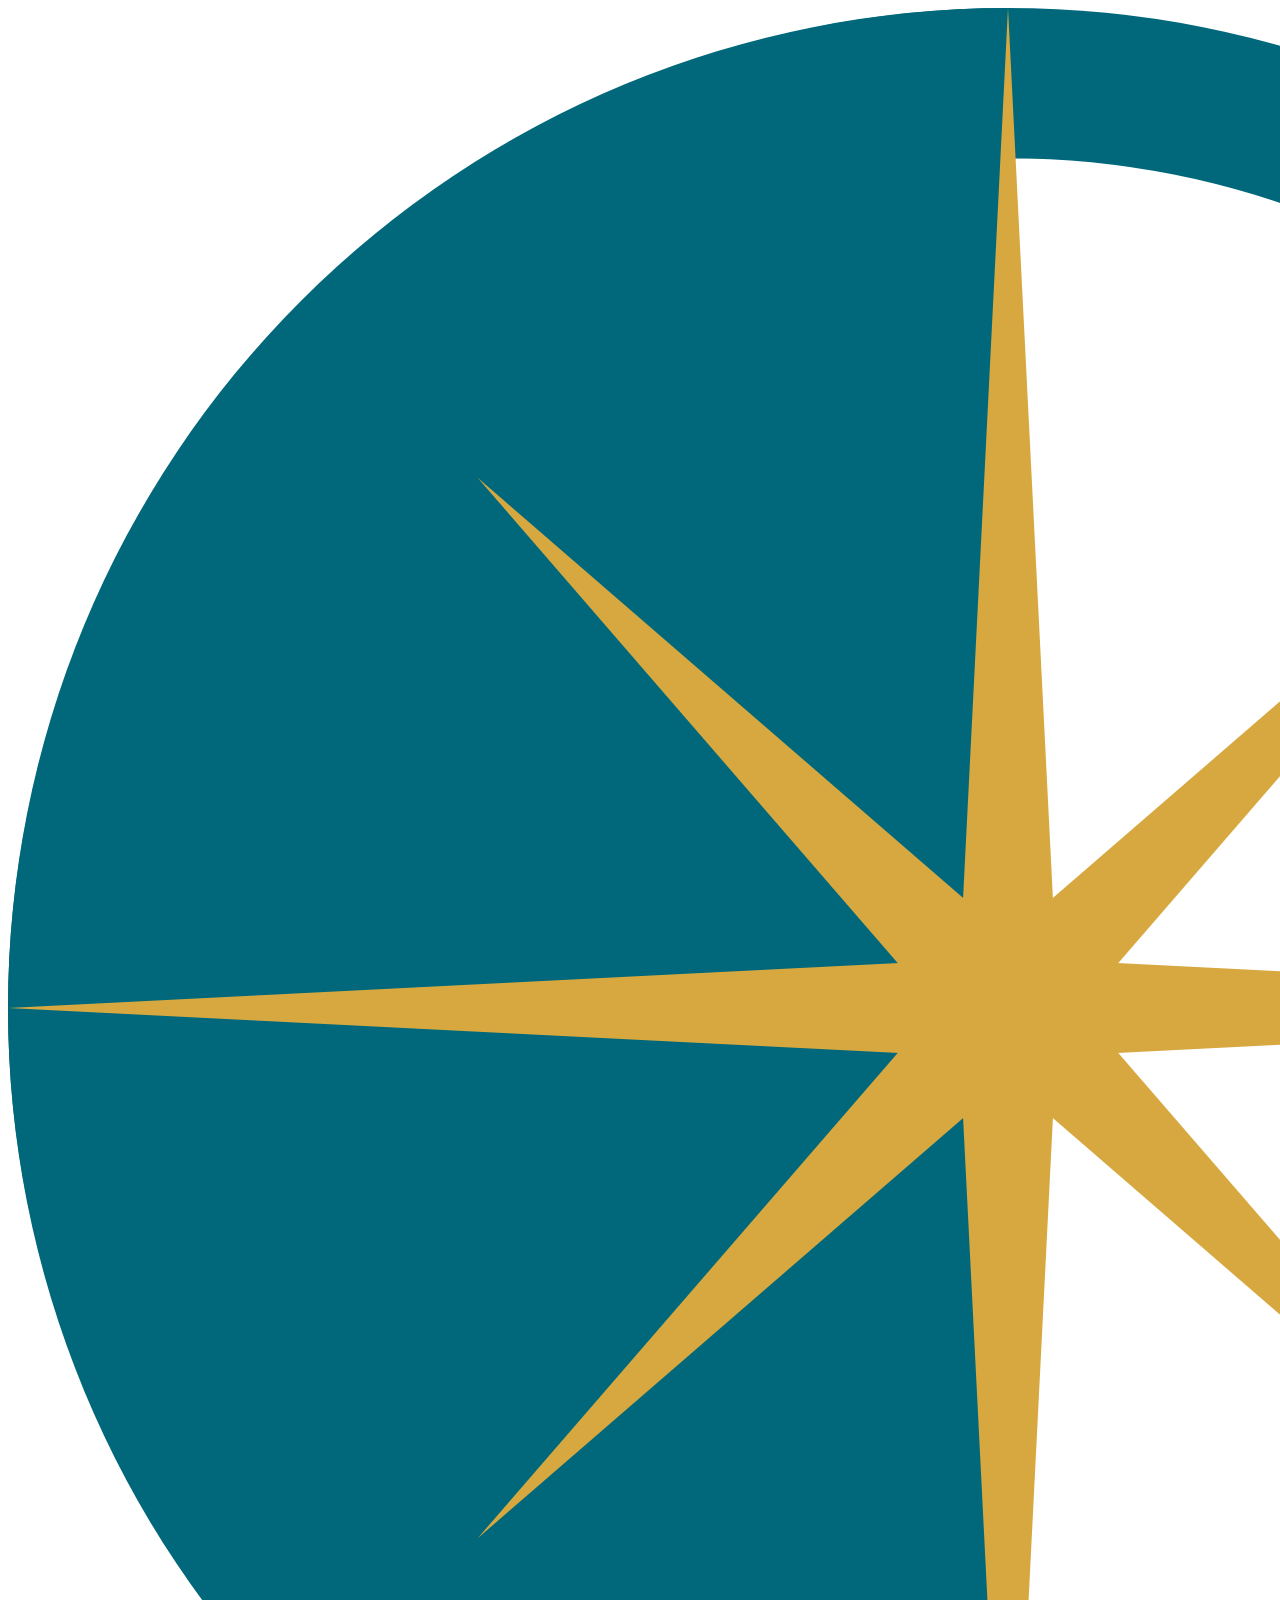
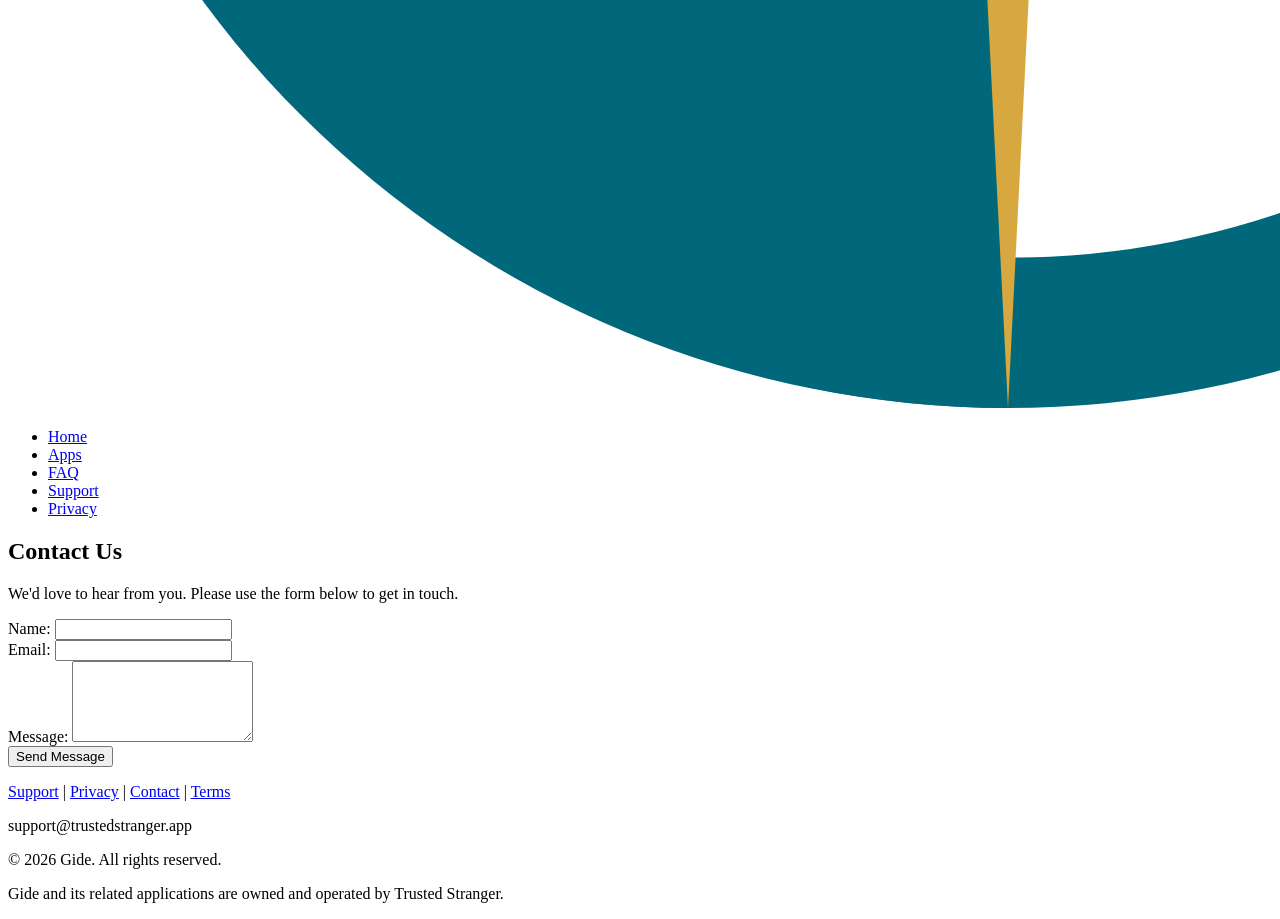
==== contact.html @ 337b10b9 "Update title and icons in contact.html" ====
<!DOCTYPE html>
<html lang="en">
<head>
    <meta charset="UTF-8">
    <meta name="viewport" content="width=device-width, initial-scale=1.0">
    <title>Gide - Calm</title>
    <link rel="preconnect" href="https://fonts.googleapis.com">
    <link rel="preconnect" href="https://fonts.gstatic.com" crossorigin>
    <link href="https://fonts.googleapis.com/css2?family=Inter:wght@400;500;600;700;800&display=swap" rel="stylesheet">
    <link rel="stylesheet" href="styles.css">
    <link rel="icon" type="image/png" href="G-calm.png">
</head>
<body>
    <header>
        <div class="logo-card">
            <img src="G-calm.png" alt="Gide - Calm">
          </div>
    
        <nav>
             <ul>
            <li><a href="index.html">Home</a></li>
            <li><a href="index.html#apps">Apps</a></li>
            <li><a href="index.html#faq">FAQ</a></li>
            <li><a href="support.html">Support</a></li>
            <li><a href="privacy.html">Privacy</a></li>
          </ul>
        </nav>
    </header>
    
    <main>
        <section>
            <h2>Contact Us</h2>
            <p>We'd love to hear from you. Please use the form below to get in touch.</p>
            <form>
                <div class="form-group">
                    <label for="name">Name:</label>
                    <input type="text" id="name" name="name" required>
                </div>
                <div class="form-group">
                    <label for="email">Email:</label>
                    <input type="email" id="email" name="email" required>
                </div>
                <div class="form-group">
                    <label for="message">Message:</label>
                    <textarea id="message" name="message" rows="5" required></textarea>
                </div>
                <button type="submit">Send Message</button>
            </form>
        </section>
    </main>
    
     <footer>
  <p>
    <a href="support.html">Support</a> |
    <a href="privacy.html">Privacy</a> |
       <a href="contact.html">Contact</a> |
    <a href="terms.html">Terms</a>
  </p>

  <p>support@trustedstranger.app</p>

 <p>© 2026 Gide. All rights reserved.</p>
        <p>Gide and its related applications are owned and operated by Trusted Stranger.</p>
</footer>
</body>
</html>
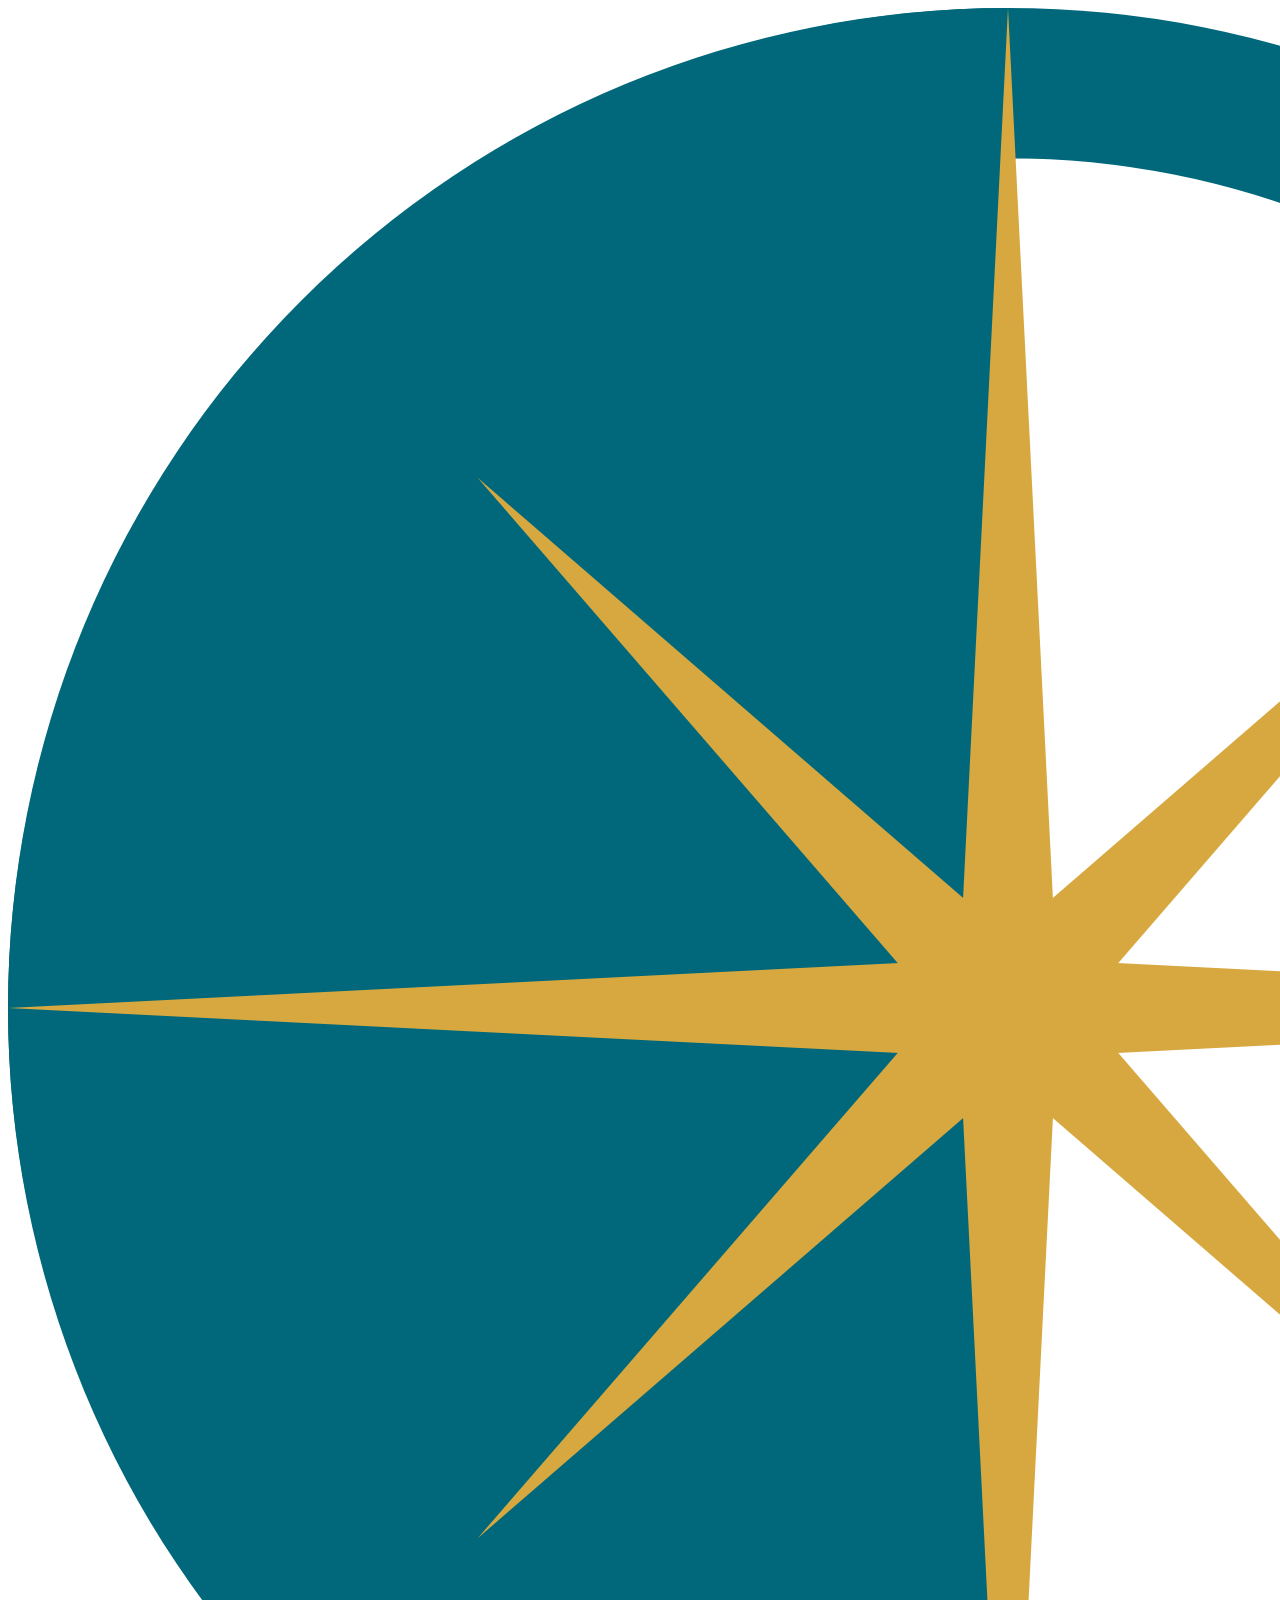
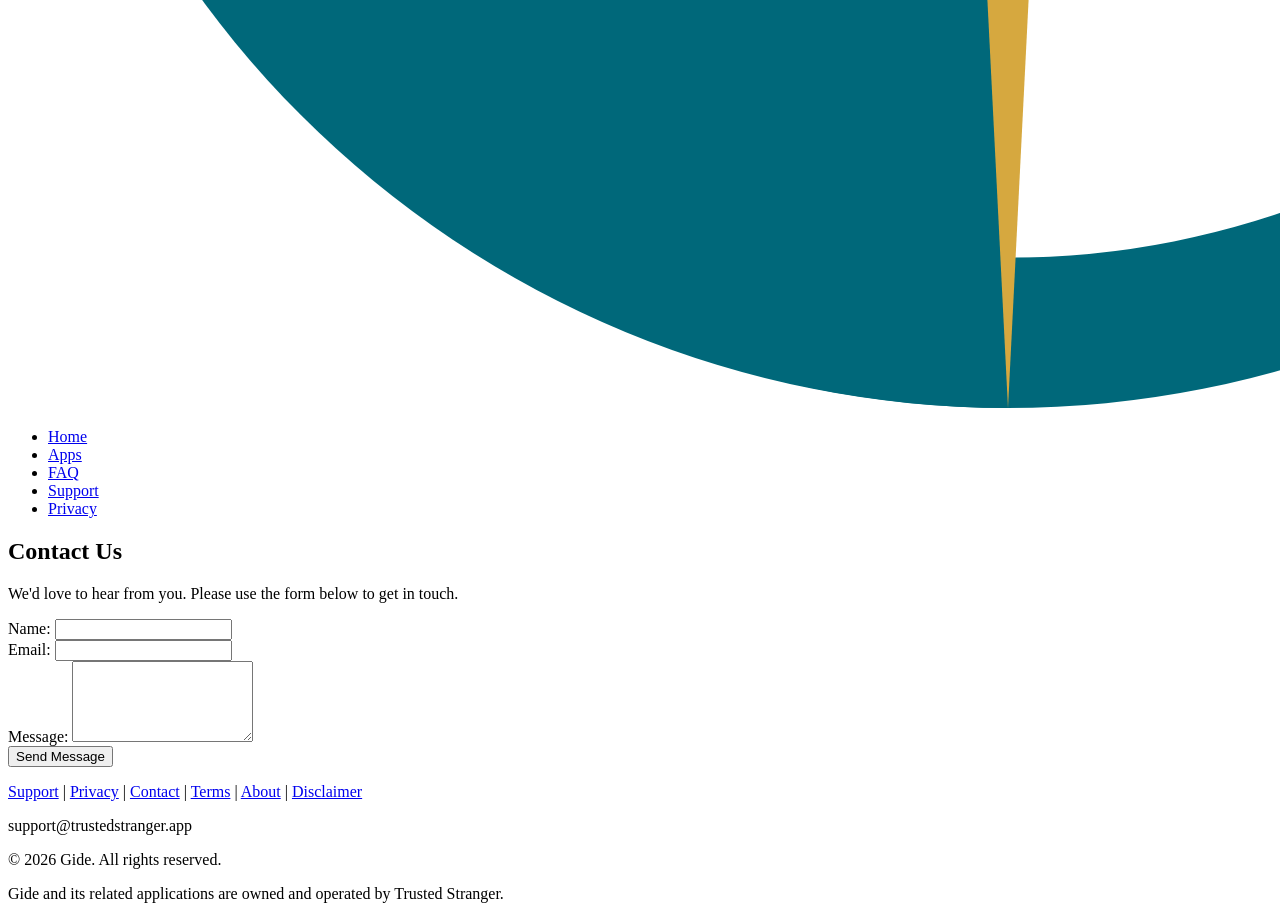
==== commit 7c5cde97: "Update footer links in contact.html Added links to About and Disclaimer pages in the footer." ====
--- a/contact.html
+++ b/contact.html
@@ -54,7 +54,9 @@
     <a href="support.html">Support</a> |
     <a href="privacy.html">Privacy</a> |
        <a href="contact.html">Contact</a> |
-    <a href="terms.html">Terms</a>
+    <a href="terms.html">Terms</a> |
+      <a href="https://trustedstranger.app/about.html">About</a> |
+  <a href="https://trustedstranger.app/disclaimer.html">Disclaimer</a>
   </p>
 
   <p>support@trustedstranger.app</p>
